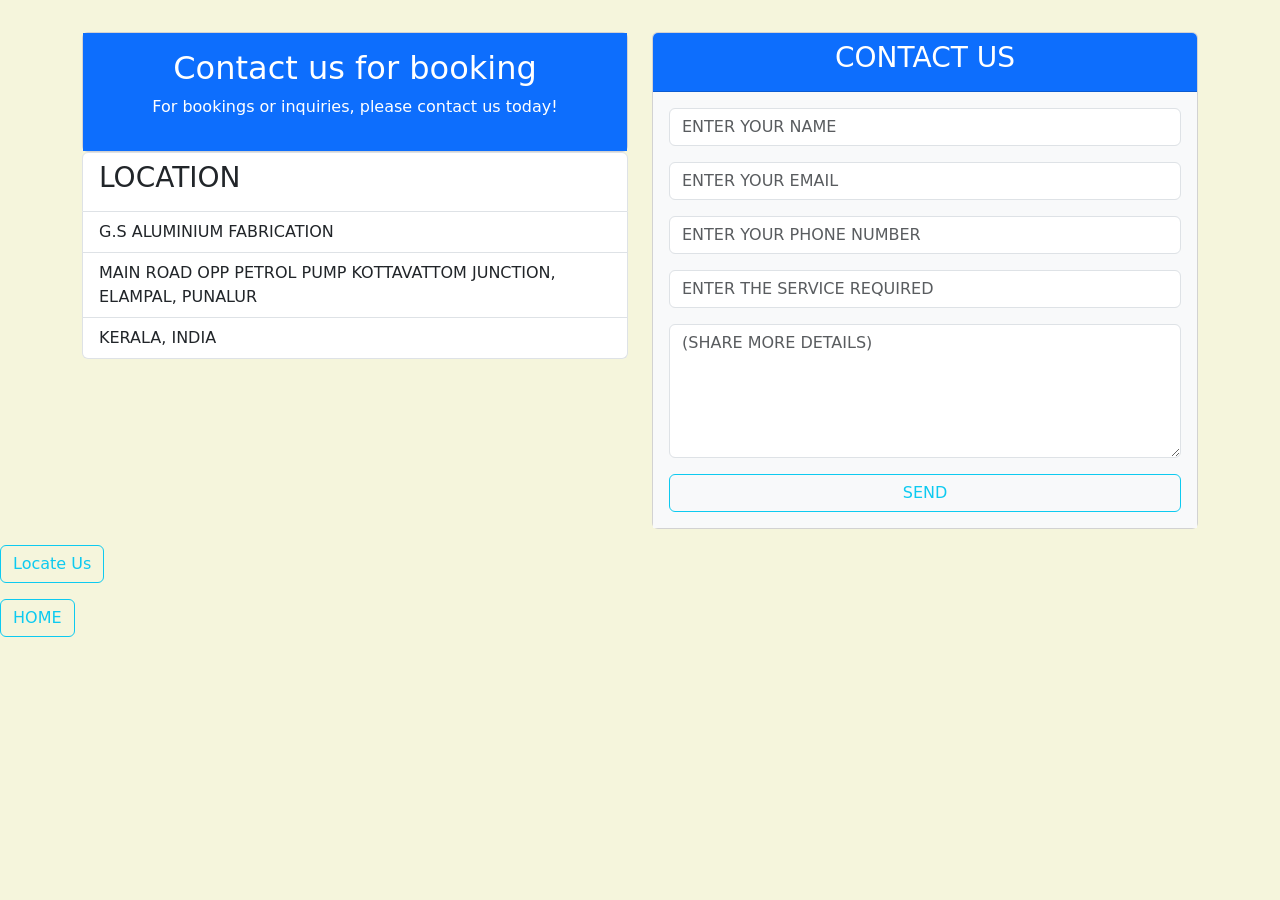
==== contact.html @ f2aa7240 "first commit" ====
<!DOCTYPE html>
<html lang="en">
<head>
    <meta charset="UTF-8">
    <meta name="viewport" content="width=device-width, initial-scale=1.0">
    <title>Contact Us</title>
    <link href="https://cdn.jsdelivr.net/npm/bootstrap@5.3.3/dist/css/bootstrap.min.css" rel="stylesheet" integrity="sha384-QWTKZyjpPEjISv5WaRU9OFeRpok6YctnYmDr5pNlyT2bRjXh0JMhjY6hW+ALEwIH" crossorigin="anonymous">
</head>
<body style="background-color: beige;">
    <section id="contact" class="p-3">
        <div class="container">
            <div class="row">
                <div class="col-md-6">
                    <div class="card mt-3">
                        <div class="card-body bg-primary text-center text-white">
                            <h2>Contact us for booking</h2>
                            <p>For bookings or inquiries, please contact us today!</p>
                        </div>
                    </div>
                    <ul class="list-group">
                        <li class="list-group-item">
                            <h3>LOCATION</h3>
                        </li>
                        <li class="list-group-item">
                            G.S ALUMINIUM FABRICATION
                        </li>
                        <li class="list-group-item">
                            MAIN ROAD OPP PETROL PUMP KOTTAVATTOM JUNCTION, ELAMPAL, PUNALUR
                        </li>
                        <li class="list-group-item">
                            KERALA, INDIA
                        </li>
                    </ul>
                </div>

                <div class="col-md-6">
                    <div class="card mt-3">
                        <div class="card-header bg-primary text-white text-center">
                            <h3>CONTACT US</h3>
                        </div>
                        <div class="card-body bg-light">
                            <form>
                                <div class="mb-3">
                                    <input type="text" class="form-control" placeholder="ENTER YOUR NAME">
                                </div>

                                <div class="mb-3">
                                    <input type="email" class="form-control" placeholder="ENTER YOUR EMAIL">
                                </div>

                                <div class="mb-3">
                                    <input type="number" class="form-control" placeholder="ENTER YOUR PHONE NUMBER">
                                </div>
                                
                                <div class="mb-3">
                                    <input type="text" class="form-control" placeholder="ENTER THE SERVICE REQUIRED">
                                </div>

                                <div class="mb-3">
                                    <textarea class="form-control" rows="5" placeholder="(SHARE MORE DETAILS)"></textarea>
                                </div>

                                <div class="mt-2 d-grid gap-2">
                                    <button type="submit" class="btn btn-outline-info px-5">
                                        SEND
                                    </button>
                                </div>
                            </form>
                        </div>
                    </div>
                </div>
            </div>
        </div>
    </section>

    <!-- "Locate Us" link that opens map details -->
    <details>
        <summary class="btn btn-outline-info">Locate Us</summary>
        <div class="m-2">
            <p class="h2 text-primary text-center m-2">LOCATE US ON GOOGLE MAP</p>
            <div class="ratio ratio-16x9">
                <iframe src="https://www.google.com/maps/embed?pb=!1m18!1m12!1m3!1d3940.420926886192!2d76.88282629999999!3d9.025311199999999!2m3!1f0!2f0!3f0!3m2!1i1024!2i768!4f13.1!3m3!1m2!1s0x3b0675553711ad91%3A0xb2dce3a9449e1549!2sG.S.%20Aluminium%20Fabrication!5e0!3m2!1sen!2sin!4v1736354864023!5m2!1sen!2sin" 
                        style="border:0;" allowfullscreen="" loading="lazy" referrerpolicy="no-referrer-when-downgrade"></iframe>
            </div>
        </div>
    </details>
    
    <a href="travelwebsite.html" class="btn btn-outline-info mt-3">HOME</a>
    


    <script src="https://cdn.jsdelivr.net/npm/bootstrap@5.3.3/dist/js/bootstrap.bundle.min.js" integrity="sha384-YvpcrYf0tY3lHB60NNkmXc5s9fDVZLESaAA55NDzOxhy9GkcIdslK1eN7N6jIeHz" crossorigin="anonymous"></script>
</body>
</html>
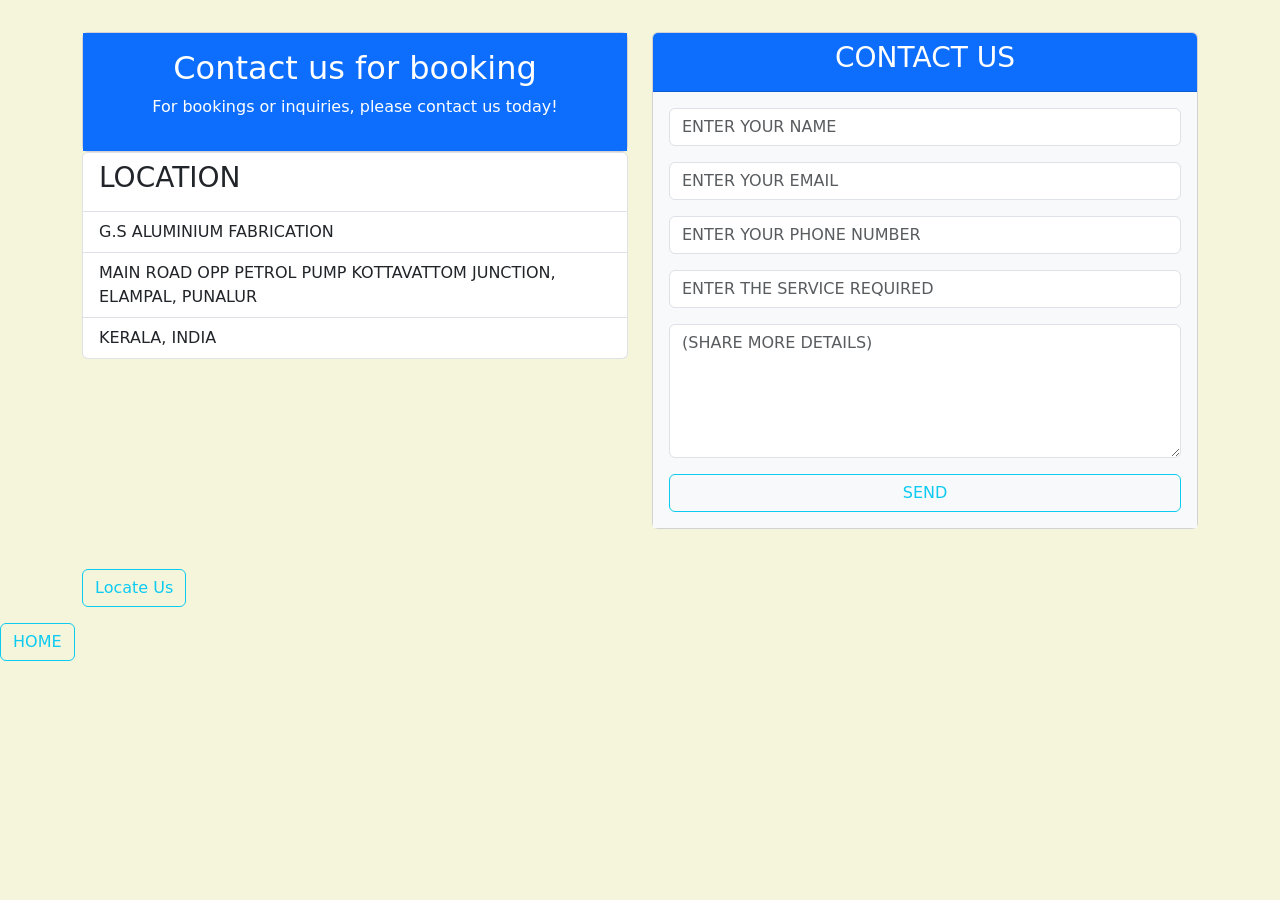
==== commit afd17e1b: "Updated content in contact, service, and travelwebsite pages" ====
--- a/contact.html
+++ b/contact.html
@@ -74,16 +74,38 @@
     </section>
 
     <!-- "Locate Us" link that opens map details -->
-    <details>
-        <summary class="btn btn-outline-info">Locate Us</summary>
-        <div class="m-2">
-            <p class="h2 text-primary text-center m-2">LOCATE US ON GOOGLE MAP</p>
-            <div class="ratio ratio-16x9">
-                <iframe src="https://www.google.com/maps/embed?pb=!1m18!1m12!1m3!1d3940.420926886192!2d76.88282629999999!3d9.025311199999999!2m3!1f0!2f0!3f0!3m2!1i1024!2i768!4f13.1!3m3!1m2!1s0x3b0675553711ad91%3A0xb2dce3a9449e1549!2sG.S.%20Aluminium%20Fabrication!5e0!3m2!1sen!2sin!4v1736354864023!5m2!1sen!2sin" 
-                        style="border:0;" allowfullscreen="" loading="lazy" referrerpolicy="no-referrer-when-downgrade"></iframe>
-            </div>
+    
+    <!DOCTYPE html>
+    <html lang="en">
+    <head>
+        <meta charset="UTF-8">
+        <meta name="viewport" content="width=device-width, initial-scale=1.0">
+        <title>Locate Us</title>
+        <link rel="stylesheet" href="https://cdn.jsdelivr.net/npm/bootstrap@5.3.0/dist/css/bootstrap.min.css">
+        <style>
+            iframe {
+                border: 0;
+                width: 100%;
+                height: 450px;
+            }
+        </style>
+    </head>
+    <body>
+        <div class="container mt-4">
+            <details>
+                <summary class="btn btn-outline-info">Locate Us</summary>
+                <div class="m-2">
+                    <p class="h2 text-primary text-center m-2">LOCATE US ON GOOGLE MAP</p>
+                    <div class="ratio ratio-16x9">
+                        <iframe src="https://www.google.com/maps/embed?pb=!1m18!1m12!1m3!1d3940.420926886192!2d76.88282629999999!3d9.025311199999999!2m3!1f0!2f0!3f0!3m2!1i1024!2i768!4f13.1!3m3!1m2!1s0x3b0675553711ad91%3A0xb2dce3a9449e1549!2sG.S.%20Aluminium%20Fabrication!5e0!3m2!1sen!2sin!4v1736354864023!5m2!1sen!2sin" 
+                                allowfullscreen="" loading="lazy" referrerpolicy="no-referrer-when-downgrade"></iframe>
+                    </div>
+                </div>
+            </details>
         </div>
-    </details>
+    </body>
+    </html>
+    
     
     <a href="travelwebsite.html" class="btn btn-outline-info mt-3">HOME</a>
     
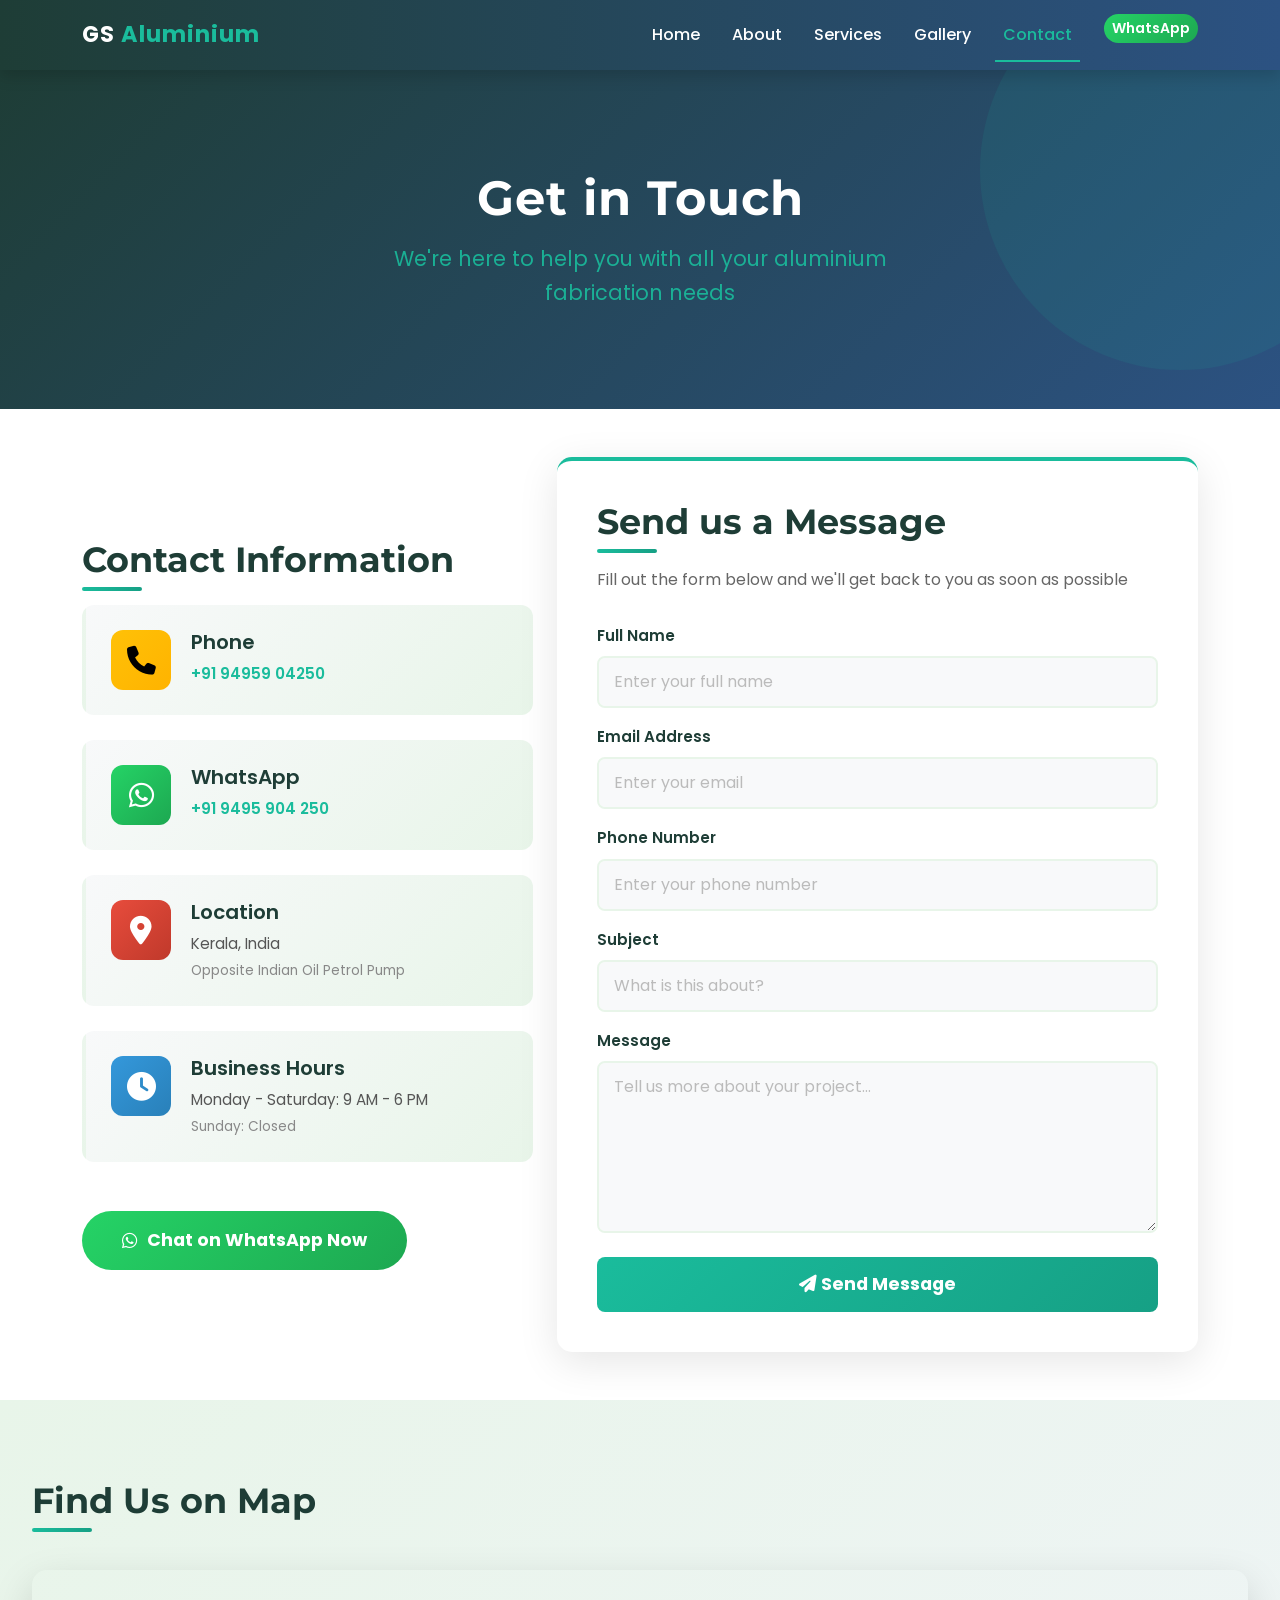
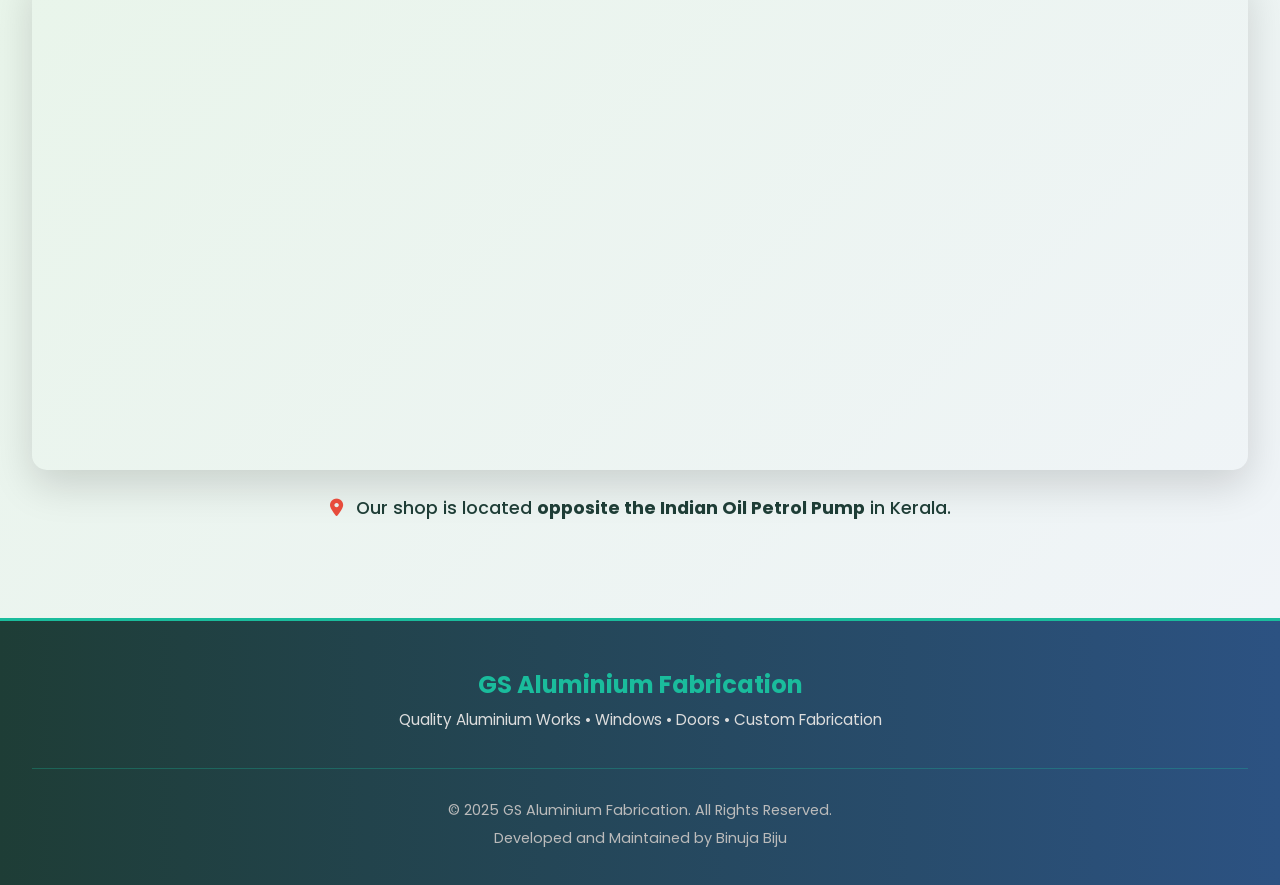
==== commit 10ad15c4: "Enhancement: Improved design and added professional styling to website - Index page styling improved" ====
--- a/contact.html
+++ b/contact.html
@@ -1,116 +1,198 @@
 <!DOCTYPE html>
 <html lang="en">
 <head>
-    <meta charset="UTF-8">
-    <meta name="viewport" content="width=device-width, initial-scale=1.0">
-    <title>Contact Us</title>
-    <link href="https://cdn.jsdelivr.net/npm/bootstrap@5.3.3/dist/css/bootstrap.min.css" rel="stylesheet" integrity="sha384-QWTKZyjpPEjISv5WaRU9OFeRpok6YctnYmDr5pNlyT2bRjXh0JMhjY6hW+ALEwIH" crossorigin="anonymous">
+  <meta charset="UTF-8">
+  <title>Contact Us | GS Aluminium Fabrication</title>
+  <meta name="viewport" content="width=device-width, initial-scale=1.0">
+
+  <!-- Google Fonts -->
+  <link rel="preconnect" href="https://fonts.googleapis.com">
+  <link rel="preconnect" href="https://fonts.gstatic.com" crossorigin>
+  <link href="https://fonts.googleapis.com/css2?family=Montserrat:wght@300;400;600;700&family=Poppins:wght@300;400;500;600&display=swap" rel="stylesheet">
+
+  <!-- Bootstrap -->
+  <link href="https://cdn.jsdelivr.net/npm/bootstrap@5.3.3/dist/css/bootstrap.min.css" rel="stylesheet">
+
+  <!-- Font Awesome -->
+  <link rel="stylesheet" href="https://cdnjs.cloudflare.com/ajax/libs/font-awesome/6.5.1/css/all.min.css">
+
+  <!-- Custom CSS -->
+  <link rel="stylesheet" href="contact.css">
 </head>
-<body style="background-color: beige;">
-    <section id="contact" class="p-3">
-        <div class="container">
-            <div class="row">
-                <div class="col-md-6">
-                    <div class="card mt-3">
-                        <div class="card-body bg-primary text-center text-white">
-                            <h2>Contact us for booking</h2>
-                            <p>For bookings or inquiries, please contact us today!</p>
-                        </div>
-                    </div>
-                    <ul class="list-group">
-                        <li class="list-group-item">
-                            <h3>LOCATION</h3>
-                        </li>
-                        <li class="list-group-item">
-                            G.S ALUMINIUM FABRICATION
-                        </li>
-                        <li class="list-group-item">
-                            MAIN ROAD OPP PETROL PUMP KOTTAVATTOM JUNCTION, ELAMPAL, PUNALUR
-                        </li>
-                        <li class="list-group-item">
-                            KERALA, INDIA
-                        </li>
-                    </ul>
-                </div>
 
-                <div class="col-md-6">
-                    <div class="card mt-3">
-                        <div class="card-header bg-primary text-white text-center">
-                            <h3>CONTACT US</h3>
-                        </div>
-                        <div class="card-body bg-light">
-                            <form>
-                                <div class="mb-3">
-                                    <input type="text" class="form-control" placeholder="ENTER YOUR NAME">
-                                </div>
+<body>
 
-                                <div class="mb-3">
-                                    <input type="email" class="form-control" placeholder="ENTER YOUR EMAIL">
-                                </div>
+<!-- NAVBAR -->
+<nav class="navbar navbar-expand-lg navbar-dark custom-navbar sticky-top">
+  <div class="container">
+    <a class="navbar-brand" href="index.html">
+      GS <span>Aluminium</span>
+    </a>
+    <button class="navbar-toggler" type="button" data-bs-toggle="collapse" data-bs-target="#mainNavbar" aria-controls="mainNavbar" aria-expanded="false" aria-label="Toggle navigation">
+      <span class="navbar-toggler-icon"></span>
+    </button>
+    <div class="collapse navbar-collapse" id="mainNavbar">
+      <ul class="navbar-nav ms-auto">
+        <li class="nav-item"><a class="nav-link" href="index.html">Home</a></li>
+        <li class="nav-item"><a class="nav-link" href="index.html#about">About</a></li>
+        <li class="nav-item"><a class="nav-link" href="index.html#services">Services</a></li>
+        <li class="nav-item"><a class="nav-link" href="gallery1.html">Gallery</a></li>
+        <li class="nav-item"><a class="nav-link active" href="#">Contact</a></li>
+        <li class="nav-item ms-lg-3"><a href="https://wa.me/919495904250" class="btn btn-success btn-sm">WhatsApp</a></li>
+      </ul>
+    </div>
+  </div>
+</nav>
+<!-- END NAVBAR -->
 
-                                <div class="mb-3">
-                                    <input type="number" class="form-control" placeholder="ENTER YOUR PHONE NUMBER">
-                                </div>
-                                
-                                <div class="mb-3">
-                                    <input type="text" class="form-control" placeholder="ENTER THE SERVICE REQUIRED">
-                                </div>
+<!-- HERO SECTION -->
+<section class="contact-hero">
+  <div class="hero-content">
+    <h1>Get in Touch</h1>
+    <p>We're here to help you with all your aluminium fabrication needs</p>
+  </div>
+</section>
+<!-- END HERO SECTION -->
 
-                                <div class="mb-3">
-                                    <textarea class="form-control" rows="5" placeholder="(SHARE MORE DETAILS)"></textarea>
-                                </div>
+<!-- CONTACT SECTION -->
+<section class="contact-section py-5">
+  <div class="container">
+    <div class="row g-4 align-items-center">
 
-                                <div class="mt-2 d-grid gap-2">
-                                    <button type="submit" class="btn btn-outline-info px-5">
-                                        SEND
-                                    </button>
-                                </div>
-                            </form>
-                        </div>
-                    </div>
-                </div>
+      <!-- CONTACT INFO CARDS -->
+      <div class="col-lg-5">
+        <div class="contact-info-container">
+          <h2 class="section-title mb-4">Contact Information</h2>
+          
+          <!-- Phone Card -->
+          <div class="contact-card">
+            <div class="card-icon phone-icon">
+              <i class="fa-solid fa-phone"></i>
             </div>
+            <div class="card-content">
+              <h5>Phone</h5>
+              <p><a href="tel:+919495904250">+91 94959 04250</a></p>
+            </div>
+          </div>
+
+          <!-- WhatsApp Card -->
+          <div class="contact-card">
+            <div class="card-icon whatsapp-icon">
+              <i class="fa-brands fa-whatsapp"></i>
+            </div>
+            <div class="card-content">
+              <h5>WhatsApp</h5>
+              <p><a href="https://wa.me/919495904250">+91 9495 904 250</a></p>
+            </div>
+          </div>
+
+          <!-- Location Card -->
+          <div class="contact-card">
+            <div class="card-icon location-icon">
+              <i class="fa-solid fa-location-dot"></i>
+            </div>
+            <div class="card-content">
+              <h5>Location</h5>
+              <p>Kerala, India<br><small>Opposite Indian Oil Petrol Pump</small></p>
+            </div>
+          </div>
+
+          <!-- Hours Card -->
+          <div class="contact-card">
+            <div class="card-icon hours-icon">
+              <i class="fa-solid fa-clock"></i>
+            </div>
+            <div class="card-content">
+              <h5>Business Hours</h5>
+              <p>Monday - Saturday: 9 AM - 6 PM<br><small>Sunday: Closed</small></p>
+            </div>
+          </div>
+
+          <!-- CTA Button -->
+          <a href="https://wa.me/919495904250" class="btn btn-whatsapp-large mt-4">
+            <i class="fa-brands fa-whatsapp"></i> Chat on WhatsApp Now
+          </a>
         </div>
-    </section>
+      </div>
 
-    <!-- "Locate Us" link that opens map details -->
-    
-    <!DOCTYPE html>
-    <html lang="en">
-    <head>
-        <meta charset="UTF-8">
-        <meta name="viewport" content="width=device-width, initial-scale=1.0">
-        <title>Locate Us</title>
-        <link rel="stylesheet" href="https://cdn.jsdelivr.net/npm/bootstrap@5.3.0/dist/css/bootstrap.min.css">
-        <style>
-            iframe {
-                border: 0;
-                width: 100%;
-                height: 450px;
-            }
-        </style>
-    </head>
-    <body>
-        <div class="container mt-4">
-            <details>
-                <summary class="btn btn-outline-info">Locate Us</summary>
-                <div class="m-2">
-                    <p class="h2 text-primary text-center m-2">LOCATE US ON GOOGLE MAP</p>
-                    <div class="ratio ratio-16x9">
-                        <iframe src="https://www.google.com/maps/embed?pb=!1m18!1m12!1m3!1d3940.420926886192!2d76.88282629999999!3d9.025311199999999!2m3!1f0!2f0!3f0!3m2!1i1024!2i768!4f13.1!3m3!1m2!1s0x3b0675553711ad91%3A0xb2dce3a9449e1549!2sG.S.%20Aluminium%20Fabrication!5e0!3m2!1sen!2sin!4v1736354864023!5m2!1sen!2sin" 
-                                allowfullscreen="" loading="lazy" referrerpolicy="no-referrer-when-downgrade"></iframe>
-                    </div>
-                </div>
-            </details>
+      <!-- CONTACT FORM -->
+      <div class="col-lg-7">
+        <div class="contact-form-container">
+          <h2 class="section-title mb-4">Send us a Message</h2>
+          <p class="form-subtitle">Fill out the form below and we'll get back to you as soon as possible</p>
+
+          <form onsubmit="handleFormSubmit(event)">
+            <div class="mb-3">
+              <label for="name" class="form-label">Full Name</label>
+              <input type="text" class="form-control" id="name" placeholder="Enter your full name" required>
+            </div>
+
+            <div class="mb-3">
+              <label for="email" class="form-label">Email Address</label>
+              <input type="email" class="form-control" id="email" placeholder="Enter your email" required>
+            </div>
+
+            <div class="mb-3">
+              <label for="phone" class="form-label">Phone Number</label>
+              <input type="tel" class="form-control" id="phone" placeholder="Enter your phone number" required>
+            </div>
+
+            <div class="mb-3">
+              <label for="subject" class="form-label">Subject</label>
+              <input type="text" class="form-control" id="subject" placeholder="What is this about?" required>
+            </div>
+
+            <div class="mb-4">
+              <label for="message" class="form-label">Message</label>
+              <textarea class="form-control" id="message" rows="6" placeholder="Tell us more about your project..." required></textarea>
+            </div>
+
+            <button type="submit" class="btn btn-submit-large w-100">
+              <i class="fa-solid fa-paper-plane"></i> Send Message
+            </button>
+          </form>
         </div>
-    </body>
-    </html>
-    
-    
-    <a href="travelwebsite.html" class="btn btn-outline-info mt-3">HOME</a>
-    
+      </div>
 
+    </div>
+  </div>
+</section>
+<!-- END CONTACT SECTION -->
+<!-- MAP SECTION -->
+<section class="map-section">
+  <div class="container-fluid">
+    <h2 class="section-title text-center mb-5">Find Us on Map</h2>
+    <div class="map-box">
+      <iframe
+        src="https://www.google.com/maps/embed?pb=!1m18!1m12!1m3!1d1970.2051509288983!2d76.87600478967288!3d9.026283800220913!2m3!1f0!2f0!3f0!3m2!1i1024!2i768!4f13.1!3m3!1m2!1s0x3b067464618ea6af%3A0x131d11d49f5f5ba4!2sIndianOil!5e0!3m2!1sen!2sin!4v1770567879109!5m2!1sen!2sin"
+        allowfullscreen
+        loading="lazy"
+        referrerpolicy="no-referrer-when-downgrade">
+      </iframe>
+    </div>
+    <p class="map-note text-center mt-4">
+      <i class="fa-solid fa-location-dot"></i> Our shop is located <strong>opposite the Indian Oil Petrol Pump</strong> in Kerala.
+    </p>
+  </div>
+</section>
+<!-- END MAP SECTION -->
 
-    <script src="https://cdn.jsdelivr.net/npm/bootstrap@5.3.3/dist/js/bootstrap.bundle.min.js" integrity="sha384-YvpcrYf0tY3lHB60NNkmXc5s9fDVZLESaAA55NDzOxhy9GkcIdslK1eN7N6jIeHz" crossorigin="anonymous"></script>
+<!-- FOOTER -->
+<footer class="footer">
+  <div class="container-fluid">
+    <div class="footer-top">
+      <h3>GS Aluminium Fabrication</h3>
+      <p>Quality Aluminium Works • Windows • Doors • Custom Fabrication</p>
+    </div>
+    <div class="footer-bottom">
+      <p>&copy; 2025 GS Aluminium Fabrication. All Rights Reserved.</p>
+      <p>Developed and Maintained by Binuja Biju</p>
+    </div>
+  </div>
+</footer>
+<!-- END FOOTER -->
+
+<script src="https://cdn.jsdelivr.net/npm/bootstrap@5.3.3/dist/js/bootstrap.bundle.min.js"></script>
+<script src="contact.js"></script>
 </body>
 </html>
--- a/contact.css
+++ b/contact.css
@@ -0,0 +1,512 @@
+/* =========================
+   GLOBAL STYLES
+========================= */
+* {
+  margin: 0;
+  padding: 0;
+  box-sizing: border-box;
+}
+
+body {
+  background-color: #f8f9fa;
+  font-family: 'Poppins', sans-serif;
+  color: #2c3e50;
+  line-height: 1.6;
+}
+
+/* =========================
+   NAVBAR STYLES
+========================= */
+.custom-navbar {
+  background: linear-gradient(90deg, #1e3d36, #2c5282);
+  padding: 12px 0;
+  box-shadow: 0 6px 15px rgba(0,0,0,0.15);
+  transition: all 0.3s ease;
+}
+
+.navbar-brand {
+  font-size: 1.4rem;
+  font-weight: bold;
+  letter-spacing: 1px;
+}
+
+.navbar-brand span {
+  color: #1abc9c;
+}
+
+.navbar .nav-link {
+  color: #ffffff !important;
+  font-weight: 500;
+  margin: 0 8px;
+  position: relative;
+  transition: color 0.3s ease;
+}
+
+.navbar .nav-link::after {
+  content: "";
+  position: absolute;
+  left: 0;
+  bottom: -6px;
+  width: 0;
+  height: 2px;
+  background-color: #1abc9c;
+  transition: width 0.3s ease;
+}
+
+.navbar .nav-link:hover::after,
+.navbar .nav-link.active::after {
+  width: 100%;
+}
+
+.navbar .nav-link:hover,
+.navbar .nav-link.active {
+  color: #1abc9c !important;
+}
+
+.btn-success {
+  background: linear-gradient(135deg, #25D366, #1da851) !important;
+  border: none !important;
+  font-weight: 600 !important;
+  border-radius: 50px !important;
+}
+
+.btn-success:hover {
+  transform: translateY(-3px);
+  box-shadow: 0 10px 20px rgba(37, 211, 102, 0.3);
+}
+
+/* =========================
+   HERO SECTION
+========================= */
+.contact-hero {
+  background: linear-gradient(135deg, #1e3d36, #2c5282);
+  color: white;
+  padding: 100px 20px;
+  text-align: center;
+  position: relative;
+  overflow: hidden;
+}
+
+.contact-hero::before {
+  content: "";
+  position: absolute;
+  width: 400px;
+  height: 400px;
+  background: rgba(26, 188, 156, 0.1);
+  border-radius: 50%;
+  top: -100px;
+  right: -100px;
+}
+
+.hero-content {
+  position: relative;
+  z-index: 1;
+  animation: fadeUp 1s ease-out;
+}
+
+.contact-hero h1 {
+  font-family: 'Montserrat', sans-serif;
+  font-size: 3rem;
+  font-weight: 700;
+  margin-bottom: 15px;
+  letter-spacing: 1px;
+}
+
+.contact-hero p {
+  font-size: 1.3rem;
+  opacity: 0.9;
+  max-width: 600px;
+  margin: 0 auto;
+  color: #1abc9c;
+}
+
+@keyframes fadeUp {
+  from {
+    opacity: 0;
+    transform: translateY(30px);
+  }
+  to {
+    opacity: 1;
+    transform: translateY(0);
+  }
+}
+
+/* =========================
+   SECTION TITLE
+========================= */
+.section-title {
+  font-family: 'Montserrat', sans-serif;
+  font-size: 2.2rem;
+  font-weight: 700;
+  color: #1e3d36;
+  position: relative;
+  display: inline-block;
+}
+
+.section-title::after {
+  content: "";
+  position: absolute;
+  bottom: -10px;
+  left: 0;
+  width: 60px;
+  height: 4px;
+  background: linear-gradient(90deg, #1abc9c, #16a085);
+  border-radius: 2px;
+}
+
+/* =========================
+   CONTACT SECTION
+========================= */
+.contact-section {
+  background-color: #ffffff;
+  padding: 80px 0;
+}
+
+/* CONTACT INFO CONTAINER */
+.contact-info-container {
+  padding: 20px 0;
+}
+
+.contact-card {
+  display: flex;
+  gap: 20px;
+  padding: 25px;
+  margin-bottom: 25px;
+  background: linear-gradient(135deg, #f8f9fa, #e8f5e9);
+  border-radius: 12px;
+  transition: all 0.3s ease;
+  border-left: 4px solid transparent;
+  cursor: pointer;
+}
+
+.contact-card:hover {
+  transform: translateX(10px);
+  box-shadow: 0 10px 30px rgba(0,0,0,0.1);
+  border-left-color: #1abc9c;
+}
+
+.card-icon {
+  width: 60px;
+  height: 60px;
+  display: flex;
+  align-items: center;
+  justify-content: center;
+  border-radius: 12px;
+  font-size: 1.8rem;
+  flex-shrink: 0;
+  transition: all 0.3s ease;
+}
+
+.phone-icon {
+  background: linear-gradient(135deg, #ffc107, #ffb300);
+  color: black;
+}
+
+.whatsapp-icon {
+  background: linear-gradient(135deg, #25D366, #1da851);
+  color: white;
+}
+
+.location-icon {
+  background: linear-gradient(135deg, #e74c3c, #c0392b);
+  color: white;
+}
+
+.hours-icon {
+  background: linear-gradient(135deg, #3498db, #2980b9);
+  color: white;
+}
+
+.contact-card:hover .card-icon {
+  transform: scale(1.1) rotate(10deg);
+}
+
+.card-content h5 {
+  font-weight: 600;
+  color: #1e3d36;
+  margin-bottom: 8px;
+}
+
+.card-content p {
+  color: #555;
+  margin: 0;
+  font-size: 0.95rem;
+}
+
+.card-content a {
+  color: #1abc9c;
+  text-decoration: none;
+  font-weight: 600;
+  transition: color 0.3s ease;
+}
+
+.card-content a:hover {
+  color: #16a085;
+  text-decoration: underline;
+}
+
+.card-content small {
+  color: #888;
+  font-size: 0.85rem;
+  display: block;
+  margin-top: 3px;
+}
+
+/* CTA BUTTON */
+.btn-whatsapp-large {
+  background: linear-gradient(135deg, #25D366, #1da851);
+  color: white;
+  padding: 16px 40px;
+  font-size: 1.1rem;
+  border-radius: 50px;
+  font-weight: 700;
+  border: none;
+  transition: all 0.3s ease;
+  display: inline-flex;
+  align-items: center;
+  gap: 10px;
+  text-decoration: none;
+}
+
+.btn-whatsapp-large:hover {
+  transform: translateY(-5px) scale(1.05);
+  box-shadow: 0 15px 35px rgba(37, 211, 102, 0.3);
+  color: white;
+  text-decoration: none;
+}
+
+/* CONTACT FORM CONTAINER */
+.contact-form-container {
+  background: white;
+  padding: 40px;
+  border-radius: 15px;
+  box-shadow: 0 10px 40px rgba(0,0,0,0.1);
+  border-top: 4px solid #1abc9c;
+}
+
+.form-subtitle {
+  color: #666;
+  font-size: 1rem;
+  margin-bottom: 30px;
+}
+
+.form-label {
+  font-weight: 600;
+  color: #1e3d36;
+  margin-bottom: 8px;
+  font-size: 0.95rem;
+}
+
+.form-control {
+  border: 2px solid #e8f5e9;
+  border-radius: 8px;
+  padding: 12px 15px;
+  font-size: 1rem;
+  transition: all 0.3s ease;
+  background-color: #f8f9fa;
+}
+
+.form-control:focus {
+  border-color: #1abc9c;
+  background-color: white;
+  box-shadow: 0 0 0 0.2rem rgba(26, 188, 156, 0.15);
+}
+
+.form-control::placeholder {
+  color: #bbb;
+}
+
+.btn-submit-large {
+  background: linear-gradient(135deg, #1abc9c, #16a085);
+  color: white;
+  padding: 14px 30px;
+  font-size: 1.1rem;
+  font-weight: 700;
+  border: none;
+  border-radius: 8px;
+  transition: all 0.3s ease;
+  cursor: pointer;
+}
+
+.btn-submit-large:hover {
+  transform: translateY(-3px);
+  box-shadow: 0 15px 35px rgba(26, 188, 156, 0.3);
+  color: white;
+  text-decoration: none;
+}
+
+.btn-submit-large:active {
+  transform: translateY(-1px);
+}
+
+/* =========================
+   MAP SECTION
+========================= */
+.map-section {
+  padding: 80px 20px;
+  background: linear-gradient(135deg, #E8F5E9, #f0f4f8);
+}
+
+.map-box {
+  width: 100%;
+  height: 500px;
+  border-radius: 15px;
+  overflow: hidden;
+  box-shadow: 0 15px 40px rgba(0, 0, 0, 0.15);
+  transition: all 0.3s ease;
+}
+
+.map-box:hover {
+  box-shadow: 0 20px 50px rgba(0, 0, 0, 0.2);
+}
+
+.map-box iframe {
+  width: 100%;
+  height: 100%;
+  border: 0;
+}
+
+.map-note {
+  font-size: 1.1rem;
+  color: #1e3d36;
+  font-weight: 500;
+}
+
+.map-note i {
+  color: #e74c3c;
+  margin-right: 8px;
+}
+
+/* =========================
+   FOOTER
+========================= */
+.footer {
+  background: linear-gradient(90deg, #1e3d36, #2c5282);
+  color: white;
+  padding: 50px 20px 30px;
+  text-align: center;
+  border-top: 3px solid #1abc9c;
+}
+
+.footer-top {
+  margin-bottom: 30px;
+  padding-bottom: 20px;
+  border-bottom: 1px solid rgba(26, 188, 156, 0.3);
+}
+
+.footer-top h3 {
+  color: #1abc9c;
+  font-weight: 700;
+  font-size: 1.5rem;
+  margin-bottom: 8px;
+}
+
+.footer-top p {
+  color: #ddd;
+  font-size: 0.95rem;
+}
+
+.footer-bottom p {
+  color: #bbb;
+  font-size: 0.9rem;
+  margin: 5px 0;
+}
+
+/* =========================
+   RESPONSIVE DESIGN
+========================= */
+@media (max-width: 768px) {
+  .contact-hero h1 {
+    font-size: 2rem;
+  }
+
+  .contact-hero p {
+    font-size: 1.1rem;
+  }
+
+  .section-title {
+    font-size: 1.8rem;
+  }
+
+  .contact-form-container {
+    padding: 30px 20px;
+    margin-top: 40px;
+  }
+
+  .map-box {
+    height: 350px;
+  }
+
+  .contact-card {
+    padding: 20px;
+    margin-bottom: 20px;
+  }
+
+  .btn-whatsapp-large {
+    width: 100%;
+    justify-content: center;
+  }
+
+  .faq-card {
+    padding: 20px;
+    margin-bottom: 15px;
+  }
+
+  .footer-top h3 {
+    font-size: 1.2rem;
+  }
+}
+
+@media (max-width: 576px) {
+  .contact-hero {
+    padding: 60px 15px;
+  }
+
+  .contact-hero h1 {
+    font-size: 1.6rem;
+  }
+
+  .contact-hero p {
+    font-size: 1rem;
+  }
+
+  .section-title {
+    font-size: 1.5rem;
+  }
+
+  .contact-card {
+    padding: 15px;
+  }
+
+  .card-icon {
+    width: 50px;
+    height: 50px;
+    font-size: 1.5rem;
+  }
+
+  .form-control {
+    font-size: 16px;
+  }
+
+  .contact-form-container {
+    padding: 20px;
+  }
+
+  .btn-submit-large {
+    font-size: 1rem;
+    padding: 12px 24px;
+  }
+}
+
+/* =========================
+   ANIMATIONS
+========================= */
+html {
+  scroll-behavior: smooth;
+}
+
+a:focus,
+button:focus {
+  outline: 2px solid #1abc9c;
+  outline-offset: 2px;
+}
